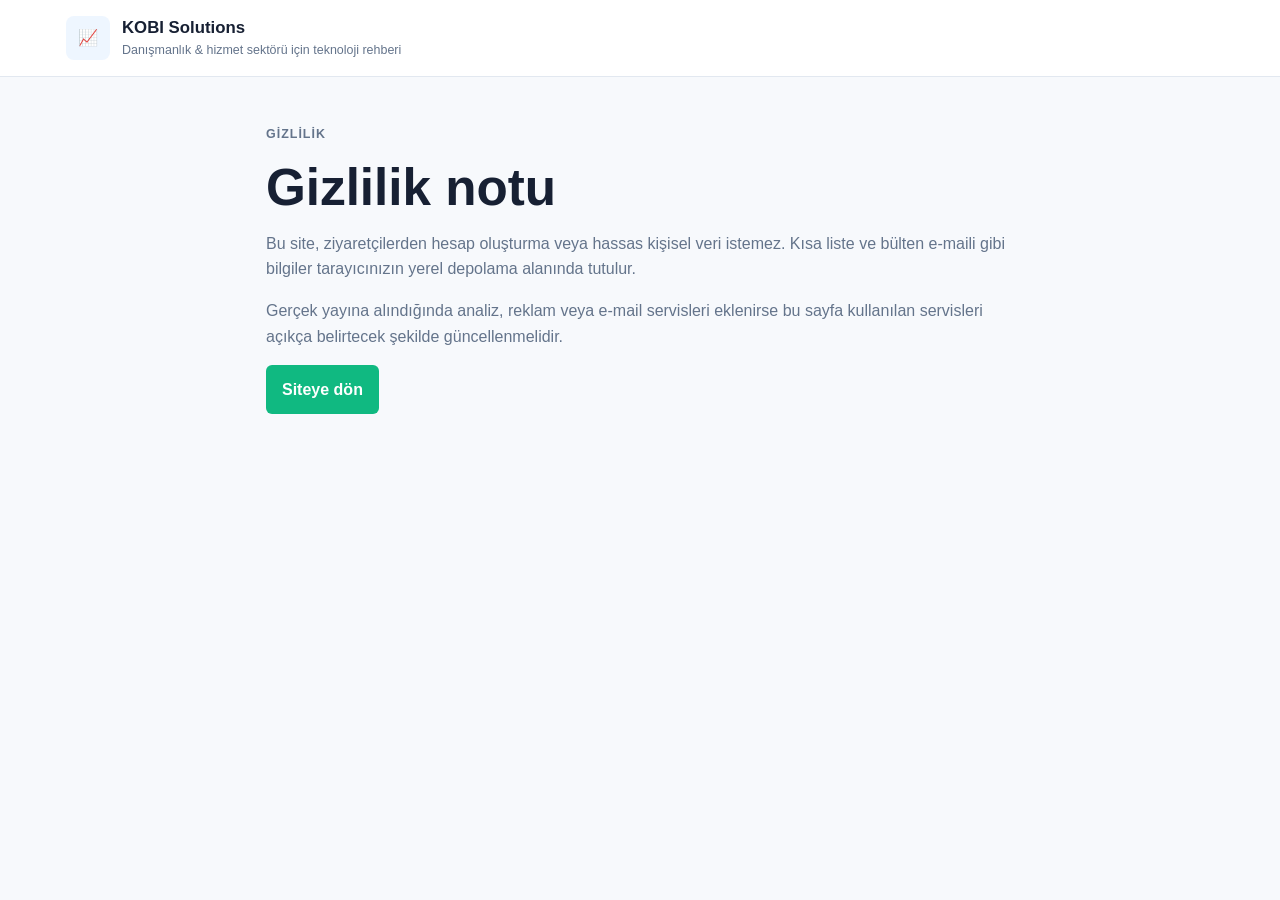
==== privacy.html @ 954c2c4a "Add privacy.html" ====
<!DOCTYPE html>
<html lang="tr">
<head>
    <meta charset="UTF-8">
    <meta name="viewport" content="width=device-width, initial-scale=1.0">
    <title>Gizlilik - KOBI Solutions</title>
    <meta name="description" content="KOBI Solutions gizlilik notu.">
    <link rel="stylesheet" href="style.css">
</head>
<body>
    <header class="header">
        <div class="container">
            <a class="logo" href="index.html#home" aria-label="KOBI Solutions ana sayfa">
                <span class="logo-mark" aria-hidden="true">&#128200;</span>
                <span>
                    <strong>KOBI Solutions</strong>
                    <small>Dan&#305;&#351;manl&#305;k & hizmet sekt&#246;r&#252; i&#231;in teknoloji rehberi</small>
                </span>
            </a>
        </div>
    </header>

    <main class="policy-page">
        <div class="container">
            <p class="eyebrow">Gizlilik</p>
            <h1>Gizlilik notu</h1>
            <p>Bu site, ziyaret&#231;ilerden hesap olu&#351;turma veya hassas ki&#351;isel veri istemez. K&#305;sa liste ve b&#252;lten e-maili gibi bilgiler taray&#305;c&#305;n&#305;z&#305;n yerel depolama alan&#305;nda tutulur.</p>
            <p>Ger&#231;ek yay&#305;na al&#305;nd&#305;&#287;&#305;nda analiz, reklam veya e-mail servisleri eklenirse bu sayfa kullan&#305;lan servisleri a&#231;&#305;k&#231;a belirtecek &#351;ekilde g&#252;ncellenmelidir.</p>
            <a class="primary-link" href="index.html#home">Siteye d&#246;n</a>
        </div>
    </main>
</body>
</html>
---- style.css ----
* {
    margin: 0;
    padding: 0;
    box-sizing: border-box;
}

:root {
    --primary-color: #2563eb;
    --primary-dark: #1d4ed8;
    --accent-color: #10b981;
    --ink: #172033;
    --muted: #64748b;
    --line: #e2e8f0;
    --bg: #f7f9fc;
    --white: #ffffff;
    --soft-blue: #eef6ff;
    --soft-green: #ecfdf5;
    --shadow: 0 1px 3px rgba(15, 23, 42, 0.08);
    --shadow-lg: 0 18px 45px rgba(15, 23, 42, 0.18);
}

html {
    scroll-behavior: smooth;
}

body {
    font-family: "Segoe UI", Tahoma, Geneva, Verdana, sans-serif;
    line-height: 1.6;
    color: var(--ink);
    background: var(--bg);
}

body.modal-open {
    overflow: hidden;
}

a {
    color: inherit;
}

button,
input,
select {
    font: inherit;
}

.container {
    max-width: 1180px;
    margin: 0 auto;
    padding: 0 1rem;
}

.header {
    position: sticky;
    top: 0;
    z-index: 20;
    background: rgba(255, 255, 255, 0.96);
    border-bottom: 1px solid var(--line);
    backdrop-filter: blur(12px);
}

.header .container {
    min-height: 76px;
    display: flex;
    align-items: center;
    justify-content: space-between;
    gap: 1rem;
}

.logo {
    display: inline-flex;
    align-items: center;
    gap: 0.75rem;
    color: var(--ink);
    text-decoration: none;
}

.logo-mark {
    width: 44px;
    height: 44px;
    display: grid;
    place-items: center;
    border-radius: 8px;
    background: var(--soft-blue);
}

.logo strong,
.logo small {
    display: block;
}

.logo strong {
    font-size: 1.05rem;
}

.logo small {
    color: var(--muted);
    font-size: 0.78rem;
}

.nav ul {
    display: flex;
    align-items: center;
    gap: 1.25rem;
    list-style: none;
}

.nav a {
    color: var(--muted);
    font-size: 0.92rem;
    font-weight: 650;
    text-decoration: none;
}

.nav a:hover {
    color: var(--primary-color);
}

.hero {
    background: linear-gradient(135deg, #12306f, #2563eb 55%, #0f766e);
    color: var(--white);
    padding: 4.2rem 0 4.6rem;
}

.hero .container {
    max-width: 920px;
}

.eyebrow {
    color: var(--accent-color);
    font-size: 0.78rem;
    font-weight: 800;
    letter-spacing: 0.08em;
    text-transform: uppercase;
    margin-bottom: 0.55rem;
}

.hero .eyebrow {
    color: #bbf7d0;
}

.hero h1 {
    max-width: 820px;
    font-size: clamp(2.1rem, 5vw, 4.5rem);
    line-height: 1.04;
    margin-bottom: 1rem;
}

.hero p {
    max-width: 680px;
    color: rgba(255, 255, 255, 0.88);
    font-size: 1.1rem;
}

.hero-actions {
    display: flex;
    flex-wrap: wrap;
    gap: 0.85rem;
    margin-top: 1.5rem;
}

.primary-link,
.secondary-link,
.search-box button,
.newsletter button {
    min-height: 42px;
    display: inline-flex;
    align-items: center;
    justify-content: center;
    border-radius: 6px;
    border: 0;
    cursor: pointer;
    font-weight: 800;
    text-decoration: none;
}

.primary-link,
.search-box button,
.newsletter button {
    color: var(--white);
    background: var(--accent-color);
    padding: 0.72rem 1rem;
}

.primary-link:hover,
.search-box button:hover,
.newsletter button:hover {
    background: #059669;
}

.secondary-link {
    color: var(--white);
    border: 1px solid rgba(255, 255, 255, 0.36);
    padding: 0.68rem 1rem;
}

.filters-section {
    background: var(--white);
    border-bottom: 1px solid var(--line);
    padding: 1.4rem 0;
}

.search-box {
    display: grid;
    grid-template-columns: minmax(0, 1fr) auto auto;
    gap: 0.65rem;
    margin-bottom: 1rem;
    align-items: end;
}

.search-field {
    min-width: 0;
}

.search-box input,
.newsletter input,
.sort-control select {
    width: 100%;
    min-height: 42px;
    border: 1px solid var(--line);
    border-radius: 6px;
    padding: 0.7rem 0.85rem;
    background: var(--white);
    color: var(--ink);
}

.search-box input:focus,
.newsletter input:focus,
.sort-control select:focus {
    outline: 3px solid rgba(37, 99, 235, 0.18);
    border-color: var(--primary-color);
}

.sort-control {
    min-width: 160px;
    display: grid;
    gap: 0.25rem;
    color: var(--muted);
    font-size: 0.78rem;
    font-weight: 800;
}

.sort-control select {
    appearance: none;
    color: var(--ink);
    background-image: linear-gradient(45deg, transparent 50%, var(--muted) 50%), linear-gradient(135deg, var(--muted) 50%, transparent 50%);
    background-position: calc(100% - 17px) 18px, calc(100% - 12px) 18px;
    background-size: 5px 5px, 5px 5px;
    background-repeat: no-repeat;
    padding-right: 2rem;
}

.category-filters {
    display: flex;
    flex-wrap: wrap;
    gap: 0.55rem;
    border: 0;
}

.filter-btn {
    min-height: 36px;
    border: 1px solid var(--line);
    border-radius: 999px;
    background: var(--white);
    color: var(--ink);
    cursor: pointer;
    font-size: 0.88rem;
    font-weight: 700;
    padding: 0.48rem 0.82rem;
}

.filter-btn:hover {
    border-color: var(--primary-color);
    color: var(--primary-color);
}

.filter-btn.active {
    color: var(--white);
    background: var(--primary-color);
    border-color: var(--primary-color);
}

.main-content {
    padding: 2rem 0 2.5rem;
}

.content-layout {
    display: grid;
    grid-template-columns: minmax(0, 1fr) 310px;
    gap: 1.5rem;
    align-items: start;
}

.section-heading {
    display: flex;
    align-items: end;
    justify-content: space-between;
    gap: 1rem;
    margin-bottom: 1rem;
}

.heading-actions {
    display: flex;
    align-items: center;
    gap: 0.65rem;
}

.section-heading h2 {
    font-size: 1.55rem;
}

.result-count,
.details-pill,
.price {
    color: #047857;
    background: var(--soft-green);
    border-radius: 999px;
    font-size: 0.82rem;
    font-weight: 800;
    padding: 0.34rem 0.68rem;
    white-space: nowrap;
}

.ghost-button {
    min-height: 34px;
    border: 1px solid var(--line);
    border-radius: 6px;
    background: var(--white);
    color: var(--muted);
    cursor: pointer;
    font-size: 0.82rem;
    font-weight: 800;
    padding: 0.34rem 0.68rem;
}

.ghost-button:hover {
    border-color: var(--primary-color);
    color: var(--primary-color);
}

.blog-grid {
    display: grid;
    grid-template-columns: repeat(auto-fill, minmax(260px, 1fr));
    gap: 1rem;
}

.post-card {
    min-height: 100%;
}

.post-card-button {
    width: 100%;
    height: 100%;
    display: flex;
    flex-direction: column;
    overflow: hidden;
    border: 1px solid var(--line);
    border-radius: 8px;
    background: var(--white);
    box-shadow: var(--shadow);
    color: inherit;
    text-align: left;
    cursor: pointer;
    transition: transform 0.2s ease, box-shadow 0.2s ease;
}

.post-card-button:hover {
    transform: translateY(-3px);
    box-shadow: var(--shadow-lg);
}

.post-image {
    height: 126px;
    display: grid;
    place-items: center;
    background: linear-gradient(135deg, var(--soft-blue), #dcfce7);
    font-size: 2.4rem;
}

.post-content {
    display: flex;
    flex: 1;
    flex-direction: column;
    padding: 1rem;
}

.post-category {
    align-self: flex-start;
    color: var(--primary-dark);
    background: var(--soft-blue);
    border-radius: 999px;
    font-size: 0.74rem;
    font-weight: 800;
    padding: 0.28rem 0.55rem;
    margin-bottom: 0.65rem;
}

.post-content h3 {
    font-size: 1.02rem;
    line-height: 1.34;
    margin-bottom: 0.7rem;
}

.post-content p {
    color: var(--muted);
    font-size: 0.9rem;
    margin-bottom: 0.65rem;
}

.post-footer {
    display: flex;
    align-items: center;
    justify-content: space-between;
    gap: 0.65rem;
    margin-top: auto;
    padding-top: 0.8rem;
    border-top: 1px solid var(--line);
}

.post-actions {
    display: inline-flex;
    align-items: center;
    gap: 0.45rem;
    flex-shrink: 0;
}

.details-pill {
    border: 0;
    cursor: pointer;
}

.icon-action {
    width: 34px;
    height: 34px;
    display: inline-grid;
    place-items: center;
    border: 1px solid var(--line);
    border-radius: 50%;
    background: var(--white);
    color: var(--muted);
    cursor: pointer;
    font-size: 1rem;
    line-height: 1;
}

.icon-action:hover,
.icon-action.active {
    border-color: #f59e0b;
    color: #b45309;
    background: #fffbeb;
}

.post-date {
    color: var(--muted);
    font-size: 0.78rem;
}

.empty-state,
.sidebar-box {
    border: 1px solid var(--line);
    border-radius: 8px;
    background: var(--white);
    box-shadow: var(--shadow);
}

.empty-state {
    grid-column: 1 / -1;
    padding: 2rem;
    text-align: center;
    color: var(--muted);
}

.sidebar {
    display: flex;
    flex-direction: column;
    gap: 1rem;
}

.sidebar-box {
    padding: 1rem;
}

.sidebar-box h3 {
    font-size: 0.98rem;
    margin-bottom: 0.7rem;
}

.sidebar-note {
    color: var(--muted);
    font-size: 0.86rem;
    margin-bottom: 0.45rem;
}

.sidebar-box ul {
    list-style: none;
}

.sidebar-box li {
    padding: 0.62rem 0;
    border-bottom: 1px solid var(--line);
    color: var(--muted);
    font-size: 0.88rem;
}

.sidebar-box li:last-child {
    border-bottom: 0;
}

.sidebar-box a {
    color: var(--ink);
    text-decoration: none;
}

.sidebar-box a:hover {
    color: var(--primary-color);
}

.compare-box li {
    display: grid;
    grid-template-columns: minmax(0, 1fr) auto;
    gap: 0.6rem;
    align-items: center;
}

.compare-box button {
    border: 0;
    background: transparent;
    color: var(--muted);
    cursor: pointer;
    font-size: 0.78rem;
    font-weight: 800;
}

.compare-box button:hover {
    color: #b91c1c;
}

.compare-actions {
    display: grid;
    grid-template-columns: 1fr 1fr;
    gap: 0.55rem;
    margin-top: 0.8rem;
}

.compare-actions .ghost-button {
    width: 100%;
}

button:disabled {
    cursor: not-allowed;
    opacity: 0.55;
}

.share-status {
    min-height: 1.25rem;
    color: var(--muted);
    font-size: 0.78rem;
    margin-top: 0.55rem;
    overflow-wrap: anywhere;
}

.empty-favorites {
    display: block !important;
}

.newsletter form {
    display: grid;
    gap: 0.65rem;
    margin-top: 0.85rem;
}

.about-band {
    background: var(--white);
    border-top: 1px solid var(--line);
    border-bottom: 1px solid var(--line);
    padding: 2.2rem 0;
}

.policy-page {
    padding: 3rem 0;
}

.policy-page .container {
    max-width: 780px;
}

.policy-page h1 {
    margin-bottom: 1rem;
    font-size: clamp(2rem, 5vw, 3.2rem);
    line-height: 1.05;
}

.policy-page p {
    color: var(--muted);
    margin-bottom: 1rem;
}

.about-band .container {
    display: grid;
    grid-template-columns: 320px 1fr;
    gap: 1.5rem;
    align-items: start;
}

.about-band p:last-child {
    color: var(--muted);
    font-size: 1rem;
}

.footer {
    background: #111827;
    color: var(--white);
    padding: 2.4rem 0 1rem;
}

.footer-content {
    display: grid;
    grid-template-columns: repeat(3, 1fr);
    gap: 1.4rem;
}

.footer h4 {
    margin-bottom: 0.7rem;
}

.footer p {
    color: #cbd5e1;
    font-size: 0.9rem;
}

.footer-bottom {
    margin-top: 1.4rem;
    padding-top: 1rem;
    border-top: 1px solid rgba(255, 255, 255, 0.12);
}

.modal {
    position: fixed;
    inset: 0;
    z-index: 50;
    display: none;
}

.modal.open {
    display: block;
}

.modal-backdrop {
    position: absolute;
    inset: 0;
    background: rgba(15, 23, 42, 0.62);
}

.modal-panel {
    position: relative;
    width: min(760px, calc(100vw - 2rem));
    max-height: calc(100vh - 2rem);
    overflow: auto;
    margin: 1rem auto;
    border-radius: 8px;
    background: var(--white);
    padding: 1.4rem;
    box-shadow: var(--shadow-lg);
}

.modal-close {
    position: absolute;
    top: 0.85rem;
    right: 0.85rem;
    width: 36px;
    height: 36px;
    border: 1px solid var(--line);
    border-radius: 50%;
    background: var(--white);
    cursor: pointer;
    font-weight: 800;
}

.modal h2 {
    max-width: 640px;
    margin: 0.65rem 2.5rem 0.55rem 0;
    line-height: 1.2;
}

.modal-excerpt {
    color: var(--muted);
    margin-bottom: 1rem;
}

.modal-grid,
.pros-cons {
    display: grid;
    grid-template-columns: 1fr 1fr;
    gap: 1rem;
    margin: 1rem 0;
}

.modal-grid > div,
.pros-cons > div {
    border: 1px solid var(--line);
    border-radius: 8px;
    padding: 1rem;
    background: #fbfdff;
}

.modal h3 {
    font-size: 0.92rem;
    margin-bottom: 0.45rem;
}

.modal li {
    margin-left: 1.1rem;
    color: var(--muted);
}

.modal-footer {
    display: flex;
    align-items: center;
    justify-content: space-between;
    gap: 1rem;
    margin-top: 1rem;
    padding-top: 1rem;
    border-top: 1px solid var(--line);
}

.compare-table-wrap {
    overflow-x: auto;
    margin: 1rem 0;
    border: 1px solid var(--line);
    border-radius: 8px;
}

.compare-table {
    width: 100%;
    min-width: 680px;
    border-collapse: collapse;
    background: var(--white);
}

.compare-table th,
.compare-table td {
    padding: 0.8rem;
    border-bottom: 1px solid var(--line);
    text-align: left;
    vertical-align: top;
    font-size: 0.9rem;
}

.compare-table th {
    color: var(--ink);
    background: var(--soft-blue);
    font-size: 0.78rem;
    text-transform: uppercase;
}

.compare-table tr:last-child td {
    border-bottom: 0;
}

.sr-only {
    position: absolute;
    width: 1px;
    height: 1px;
    padding: 0;
    margin: -1px;
    overflow: hidden;
    clip: rect(0, 0, 0, 0);
    white-space: nowrap;
    border-width: 0;
}

button:focus-visible,
input:focus-visible,
a:focus-visible {
    outline: 3px solid rgba(37, 99, 235, 0.35);
    outline-offset: 2px;
}

@media (prefers-reduced-motion: reduce) {
    * {
        scroll-behavior: auto !important;
        transition: none !important;
    }
}

@media (max-width: 860px) {
    .header .container,
    .nav ul,
    .section-heading,
    .modal-footer {
        align-items: flex-start;
        flex-direction: column;
    }

    .content-layout,
    .about-band .container,
    .footer-content,
    .modal-grid,
    .pros-cons {
        grid-template-columns: 1fr;
    }

    .search-box {
        grid-template-columns: 1fr;
    }

    .heading-actions {
        width: 100%;
        justify-content: space-between;
    }
}

@media (max-width: 560px) {
    .hero {
        padding: 3rem 0;
    }

    .nav ul {
        gap: 0.75rem;
    }

    .blog-grid {
        grid-template-columns: 1fr;
    }

    .post-footer {
        align-items: flex-start;
        flex-direction: column;
    }

    .post-actions {
        width: 100%;
        justify-content: space-between;
    }
}
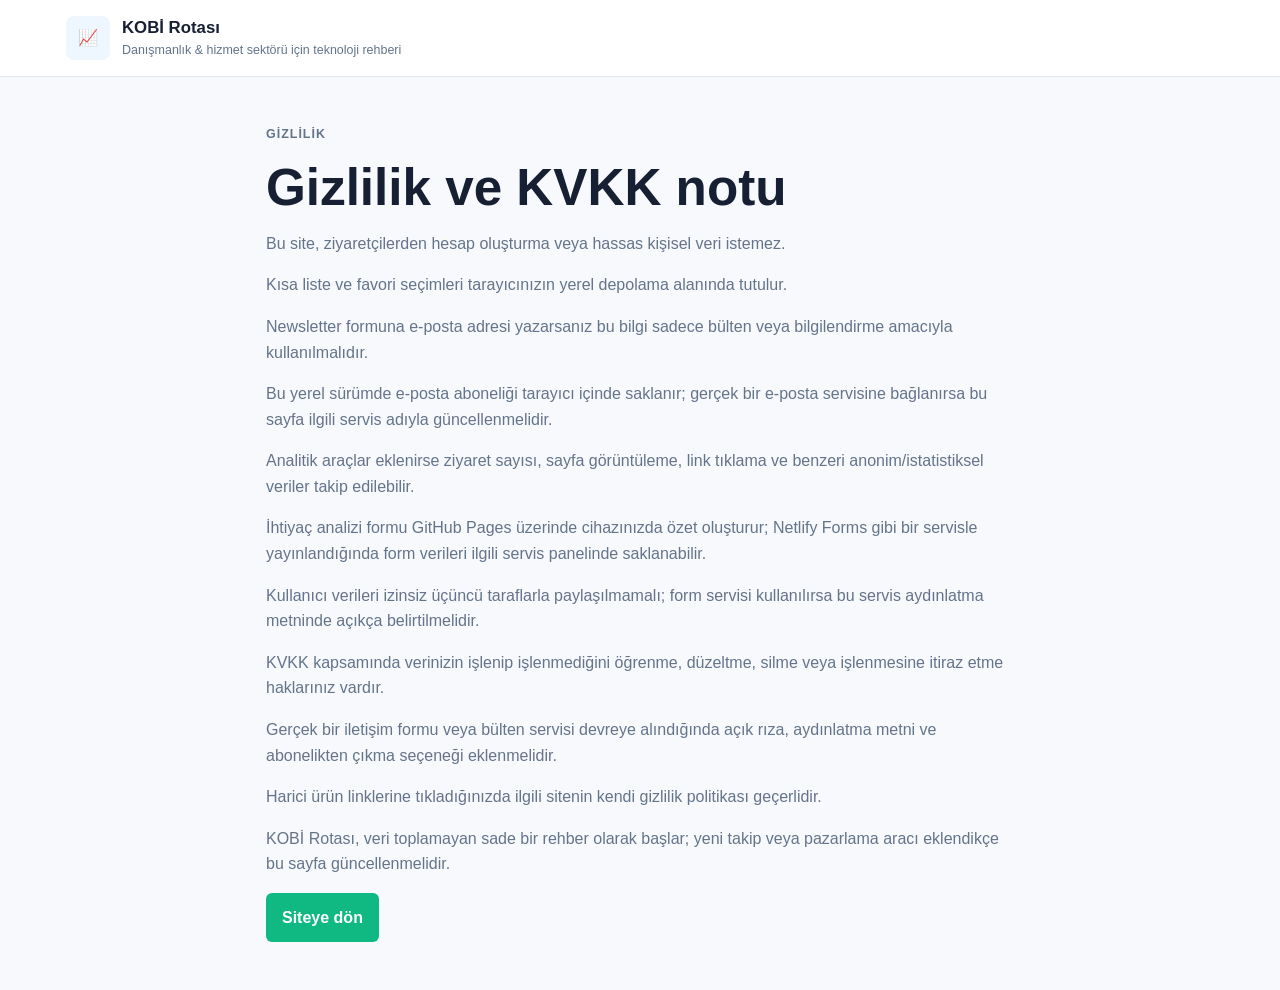
==== commit 3226c16f: "Sync agent system, revenue plans, and site updates" ====
--- a/privacy.html
+++ b/privacy.html
@@ -3,17 +3,17 @@
 <head>
     <meta charset="UTF-8">
     <meta name="viewport" content="width=device-width, initial-scale=1.0">
-    <title>Gizlilik - KOBI Solutions</title>
-    <meta name="description" content="KOBI Solutions gizlilik notu.">
+    <title>Gizlilik - KOB&#304; Rotas&#305;</title>
+    <meta name="description" content="KOB&#304; Rotas&#305; gizlilik notu.">
     <link rel="stylesheet" href="style.css">
 </head>
 <body>
     <header class="header">
         <div class="container">
-            <a class="logo" href="index.html#home" aria-label="KOBI Solutions ana sayfa">
+            <a class="logo" href="index.html#home" aria-label="KOB&#304; Rotas&#305; ana sayfa">
                 <span class="logo-mark" aria-hidden="true">&#128200;</span>
                 <span>
-                    <strong>KOBI Solutions</strong>
+                    <strong>KOB&#304; Rotas&#305;</strong>
                     <small>Dan&#305;&#351;manl&#305;k & hizmet sekt&#246;r&#252; i&#231;in teknoloji rehberi</small>
                 </span>
             </a>
@@ -23,9 +23,18 @@
     <main class="policy-page">
         <div class="container">
             <p class="eyebrow">Gizlilik</p>
-            <h1>Gizlilik notu</h1>
-            <p>Bu site, ziyaret&#231;ilerden hesap olu&#351;turma veya hassas ki&#351;isel veri istemez. K&#305;sa liste ve b&#252;lten e-maili gibi bilgiler taray&#305;c&#305;n&#305;z&#305;n yerel depolama alan&#305;nda tutulur.</p>
-            <p>Ger&#231;ek yay&#305;na al&#305;nd&#305;&#287;&#305;nda analiz, reklam veya e-mail servisleri eklenirse bu sayfa kullan&#305;lan servisleri a&#231;&#305;k&#231;a belirtecek &#351;ekilde g&#252;ncellenmelidir.</p>
+            <h1>Gizlilik ve KVKK notu</h1>
+            <p>Bu site, ziyaret&#231;ilerden hesap olu&#351;turma veya hassas ki&#351;isel veri istemez.</p>
+            <p>K&#305;sa liste ve favori se&#231;imleri taray&#305;c&#305;n&#305;z&#305;n yerel depolama alan&#305;nda tutulur.</p>
+            <p>Newsletter formuna e-posta adresi yazarsan&#305;z bu bilgi sadece b&#252;lten veya bilgilendirme amac&#305;yla kullan&#305;lmal&#305;d&#305;r.</p>
+            <p>Bu yerel s&#252;r&#252;mde e-posta aboneli&#287;i taray&#305;c&#305; i&#231;inde saklan&#305;r; ger&#231;ek bir e-posta servisine ba&#287;lan&#305;rsa bu sayfa ilgili servis ad&#305;yla g&#252;ncellenmelidir.</p>
+            <p>Analitik ara&#231;lar eklenirse ziyaret say&#305;s&#305;, sayfa g&#246;r&#252;nt&#252;leme, link t&#305;klama ve benzeri anonim/istatistiksel veriler takip edilebilir.</p>
+            <p>&#304;htiya&#231; analizi formu GitHub Pages &#252;zerinde cihaz&#305;n&#305;zda &#246;zet olu&#351;turur; Netlify Forms gibi bir servisle yay&#305;nland&#305;&#287;&#305;nda form verileri ilgili servis panelinde saklanabilir.</p>
+            <p>Kullan&#305;c&#305; verileri izinsiz &#252;&#231;&#252;nc&#252; taraflarla payla&#351;&#305;lmamal&#305;; form servisi kullan&#305;l&#305;rsa bu servis ayd&#305;nlatma metninde a&#231;&#305;k&#231;a belirtilmelidir.</p>
+            <p>KVKK kapsam&#305;nda verinizin i&#351;lenip i&#351;lenmedi&#287;ini &#246;&#287;renme, d&#252;zeltme, silme veya i&#351;lenmesine itiraz etme haklar&#305;n&#305;z vard&#305;r.</p>
+            <p>Ger&#231;ek bir ileti&#351;im formu veya b&#252;lten servisi devreye al&#305;nd&#305;&#287;&#305;nda a&#231;&#305;k r&#305;za, ayd&#305;nlatma metni ve abonelikten &#231;&#305;kma se&#231;ene&#287;i eklenmelidir.</p>
+            <p>Harici &#252;r&#252;n linklerine t&#305;klad&#305;&#287;&#305;n&#305;zda ilgili sitenin kendi gizlilik politikas&#305; ge&#231;erlidir.</p>
+            <p>KOB&#304; Rotas&#305;, veri toplamayan sade bir rehber olarak ba&#351;lar; yeni takip veya pazarlama arac&#305; eklendik&#231;e bu sayfa g&#252;ncellenmelidir.</p>
             <a class="primary-link" href="index.html#home">Siteye d&#246;n</a>
         </div>
     </main>
--- a/style.css
+++ b/style.css
@@ -19,6 +19,27 @@
     --shadow-lg: 0 18px 45px rgba(15, 23, 42, 0.18);
 }
 
+@keyframes fadeUp {
+    from {
+        opacity: 0;
+        transform: translateY(18px);
+    }
+    to {
+        opacity: 1;
+        transform: translateY(0);
+    }
+}
+
+@keyframes softPulse {
+    0%,
+    100% {
+        transform: translateY(0);
+    }
+    50% {
+        transform: translateY(-6px);
+    }
+}
+
 html {
     scroll-behavior: smooth;
 }
@@ -116,14 +137,34 @@
     color: var(--primary-color);
 }
 
+.nav a[aria-current="page"] {
+    color: var(--primary-color);
+}
+
 .hero {
-    background: linear-gradient(135deg, #12306f, #2563eb 55%, #0f766e);
+    position: relative;
+    overflow: hidden;
+    background:
+        linear-gradient(90deg, rgba(9, 23, 54, 0.92), rgba(23, 32, 51, 0.72) 48%, rgba(15, 118, 110, 0.32)),
+        url("assets/kobirotasi-hero.png") center right / cover no-repeat;
     color: var(--white);
     padding: 4.2rem 0 4.6rem;
 }
 
+.hero::after {
+    content: "";
+    position: absolute;
+    inset: auto 0 0;
+    height: 70px;
+    background: linear-gradient(0deg, var(--white), rgba(255, 255, 255, 0));
+    opacity: 0.92;
+}
+
 .hero .container {
+    position: relative;
+    z-index: 1;
     max-width: 920px;
+    animation: fadeUp 0.7s ease both;
 }
 
 .eyebrow {
@@ -157,6 +198,41 @@
     flex-wrap: wrap;
     gap: 0.85rem;
     margin-top: 1.5rem;
+}
+
+.hero-metrics {
+    display: grid;
+    grid-template-columns: repeat(3, minmax(0, 150px));
+    gap: 0.8rem;
+    margin-top: 2rem;
+}
+
+.hero-metrics div {
+    border: 1px solid rgba(255, 255, 255, 0.22);
+    border-radius: 8px;
+    padding: 0.85rem;
+    background: rgba(255, 255, 255, 0.09);
+    animation: fadeUp 0.7s ease both;
+}
+
+.hero-metrics div:nth-child(2) {
+    animation-delay: 0.08s;
+}
+
+.hero-metrics div:nth-child(3) {
+    animation-delay: 0.16s;
+}
+
+.hero-metrics dt {
+    font-size: 1.55rem;
+    font-weight: 900;
+    line-height: 1;
+}
+
+.hero-metrics dd {
+    color: rgba(255, 255, 255, 0.82);
+    font-size: 0.82rem;
+    margin-top: 0.25rem;
 }
 
 .primary-link,
@@ -200,6 +276,86 @@
     padding: 1.4rem 0;
 }
 
+.route-band {
+    background: var(--white);
+    border-bottom: 1px solid var(--line);
+    padding: 2.2rem 0;
+}
+
+.route-heading {
+    align-items: start;
+    margin-bottom: 1.2rem;
+}
+
+.route-heading > p {
+    max-width: 560px;
+    color: var(--muted);
+}
+
+.route-grid {
+    display: grid;
+    grid-template-columns: repeat(3, 1fr);
+    gap: 1rem;
+}
+
+.route-card {
+    border: 1px solid var(--line);
+    border-radius: 8px;
+    background: #fbfdff;
+    padding: 1rem;
+    animation: fadeUp 0.6s ease both;
+}
+
+.route-card:nth-child(2) {
+    animation-delay: 0.07s;
+}
+
+.route-card:nth-child(3) {
+    animation-delay: 0.14s;
+}
+
+.route-step {
+    width: 34px;
+    height: 34px;
+    display: grid;
+    place-items: center;
+    border-radius: 50%;
+    color: var(--white);
+    background: var(--primary-color);
+    font-weight: 900;
+    margin-bottom: 0.8rem;
+}
+
+.route-card h3 {
+    font-size: 1rem;
+    margin-bottom: 0.45rem;
+}
+
+.route-card p {
+    color: var(--muted);
+    font-size: 0.92rem;
+}
+
+.route-cta {
+    display: flex;
+    flex-wrap: wrap;
+    gap: 0.9rem;
+    align-items: center;
+    margin-top: 1.2rem;
+}
+
+.secondary-text-link,
+.text-link {
+    color: var(--primary-dark);
+    font-weight: 800;
+    text-decoration: none;
+}
+
+.secondary-text-link:hover,
+.text-link:hover {
+    text-decoration: underline;
+}
+
 .search-box {
     display: grid;
     grid-template-columns: minmax(0, 1fr) auto auto;
@@ -607,6 +763,249 @@
     font-size: 1rem;
 }
 
+.about-copy {
+    display: grid;
+    gap: 0.95rem;
+}
+
+.trust-list {
+    display: grid;
+    gap: 0.55rem;
+    list-style: none;
+}
+
+.trust-list li {
+    position: relative;
+    color: var(--muted);
+    padding-left: 1.35rem;
+}
+
+.trust-list li::before {
+    content: "";
+    position: absolute;
+    top: 0.62rem;
+    left: 0;
+    width: 7px;
+    height: 7px;
+    border-radius: 50%;
+    background: var(--accent-color);
+}
+
+.consult-band {
+    background: #f8fafc;
+    border-bottom: 1px solid var(--line);
+    padding: 2.2rem 0;
+}
+
+.consult-layout {
+    display: grid;
+    grid-template-columns: minmax(0, 1fr) auto;
+    gap: 1.5rem;
+    align-items: center;
+}
+
+.consult-layout h2 {
+    max-width: 760px;
+    margin-bottom: 0.65rem;
+}
+
+.consult-layout p {
+    max-width: 760px;
+    color: var(--muted);
+}
+
+.subpage-hero {
+    color: var(--white);
+    background:
+        linear-gradient(90deg, rgba(9, 23, 54, 0.94), rgba(37, 99, 235, 0.72)),
+        url("assets/kobirotasi-hero.png") center / cover no-repeat;
+    padding: 4rem 0;
+}
+
+.subpage-hero .container {
+    max-width: 860px;
+    animation: fadeUp 0.65s ease both;
+}
+
+.subpage-hero h1 {
+    max-width: 780px;
+    font-size: clamp(2rem, 5vw, 3.8rem);
+    line-height: 1.08;
+    margin-bottom: 1rem;
+}
+
+.subpage-hero p {
+    max-width: 680px;
+    color: rgba(255, 255, 255, 0.88);
+    font-size: 1.06rem;
+}
+
+.guide-library,
+.tool-page,
+.method-section,
+.timeline-section {
+    padding: 2.4rem 0;
+}
+
+.guide-grid,
+.method-grid {
+    display: grid;
+    grid-template-columns: repeat(3, 1fr);
+    gap: 1rem;
+}
+
+.guide-card,
+.method-grid article,
+.assessment-panel,
+.assessment-result {
+    border: 1px solid var(--line);
+    border-radius: 8px;
+    background: var(--white);
+    box-shadow: var(--shadow);
+}
+
+.guide-card {
+    display: flex;
+    min-height: 100%;
+    flex-direction: column;
+    gap: 0.75rem;
+    padding: 1rem;
+    animation: fadeUp 0.55s ease both;
+    transition: transform 0.2s ease, box-shadow 0.2s ease;
+}
+
+.guide-card:hover {
+    transform: translateY(-3px);
+    box-shadow: var(--shadow-lg);
+}
+
+.guide-icon {
+    width: 46px;
+    height: 46px;
+    display: grid;
+    place-items: center;
+    border-radius: 8px;
+    background: var(--soft-blue);
+    font-size: 1.35rem;
+    animation: softPulse 4s ease-in-out infinite;
+}
+
+.guide-card h2 {
+    font-size: 1.06rem;
+    line-height: 1.3;
+}
+
+.guide-card p,
+.guide-card li,
+.method-grid p,
+.assessment-result p,
+.assessment-result li {
+    color: var(--muted);
+    font-size: 0.92rem;
+}
+
+.guide-card ul,
+.result-list {
+    display: grid;
+    gap: 0.45rem;
+    padding-left: 1.1rem;
+}
+
+.guide-card .text-link,
+.guide-card .primary-link {
+    margin-top: auto;
+    align-self: flex-start;
+}
+
+.highlight-guide {
+    background: linear-gradient(135deg, #eff6ff, #ecfdf5);
+}
+
+.tool-layout {
+    display: grid;
+    grid-template-columns: minmax(0, 1.15fr) minmax(280px, 0.85fr);
+    gap: 1.2rem;
+    align-items: start;
+}
+
+.assessment-panel,
+.assessment-result,
+.method-grid article {
+    padding: 1.1rem;
+}
+
+.assessment-panel {
+    display: grid;
+    gap: 1rem;
+}
+
+.assessment-panel fieldset {
+    display: grid;
+    gap: 0.65rem;
+    border: 1px solid var(--line);
+    border-radius: 8px;
+    padding: 1rem;
+}
+
+.assessment-panel legend {
+    padding: 0 0.35rem;
+    font-weight: 900;
+}
+
+.assessment-panel label {
+    display: flex;
+    gap: 0.55rem;
+    align-items: flex-start;
+    color: var(--muted);
+}
+
+.assessment-submit {
+    width: max-content;
+}
+
+.assessment-result {
+    position: sticky;
+    top: 94px;
+}
+
+.assessment-result h2 {
+    margin-bottom: 0.65rem;
+}
+
+.assessment-result .primary-link {
+    margin-top: 1rem;
+}
+
+.method-grid article {
+    animation: fadeUp 0.55s ease both;
+}
+
+.method-grid h2 {
+    font-size: 1.08rem;
+    margin-bottom: 0.55rem;
+}
+
+.timeline-section {
+    background: var(--white);
+    border-top: 1px solid var(--line);
+}
+
+.timeline {
+    display: grid;
+    gap: 0.85rem;
+    max-width: 850px;
+    margin-top: 1rem;
+    list-style: none;
+}
+
+.timeline li {
+    border-left: 4px solid var(--accent-color);
+    border-radius: 8px;
+    background: #fbfdff;
+    color: var(--muted);
+    padding: 0.9rem 1rem;
+}
+
 .footer {
     background: #111827;
     color: var(--white);
@@ -778,6 +1177,7 @@
 
 @media (prefers-reduced-motion: reduce) {
     * {
+        animation: none !important;
         scroll-behavior: auto !important;
         transition: none !important;
     }
@@ -796,7 +1196,12 @@
     .about-band .container,
     .footer-content,
     .modal-grid,
-    .pros-cons {
+    .pros-cons,
+    .route-grid,
+    .consult-layout,
+    .guide-grid,
+    .method-grid,
+    .tool-layout {
         grid-template-columns: 1fr;
     }
 
@@ -808,6 +1213,14 @@
         width: 100%;
         justify-content: space-between;
     }
+
+    .consult-layout .primary-link {
+        justify-self: start;
+    }
+
+    .assessment-result {
+        position: static;
+    }
 }
 
 @media (max-width: 560px) {
@@ -823,6 +1236,20 @@
         grid-template-columns: 1fr;
     }
 
+    .hero-metrics {
+        grid-template-columns: 1fr;
+    }
+
+    .route-cta,
+    .assessment-submit {
+        width: 100%;
+    }
+
+    .route-cta .primary-link,
+    .assessment-submit {
+        justify-content: center;
+    }
+
     .post-footer {
         align-items: flex-start;
         flex-direction: column;
